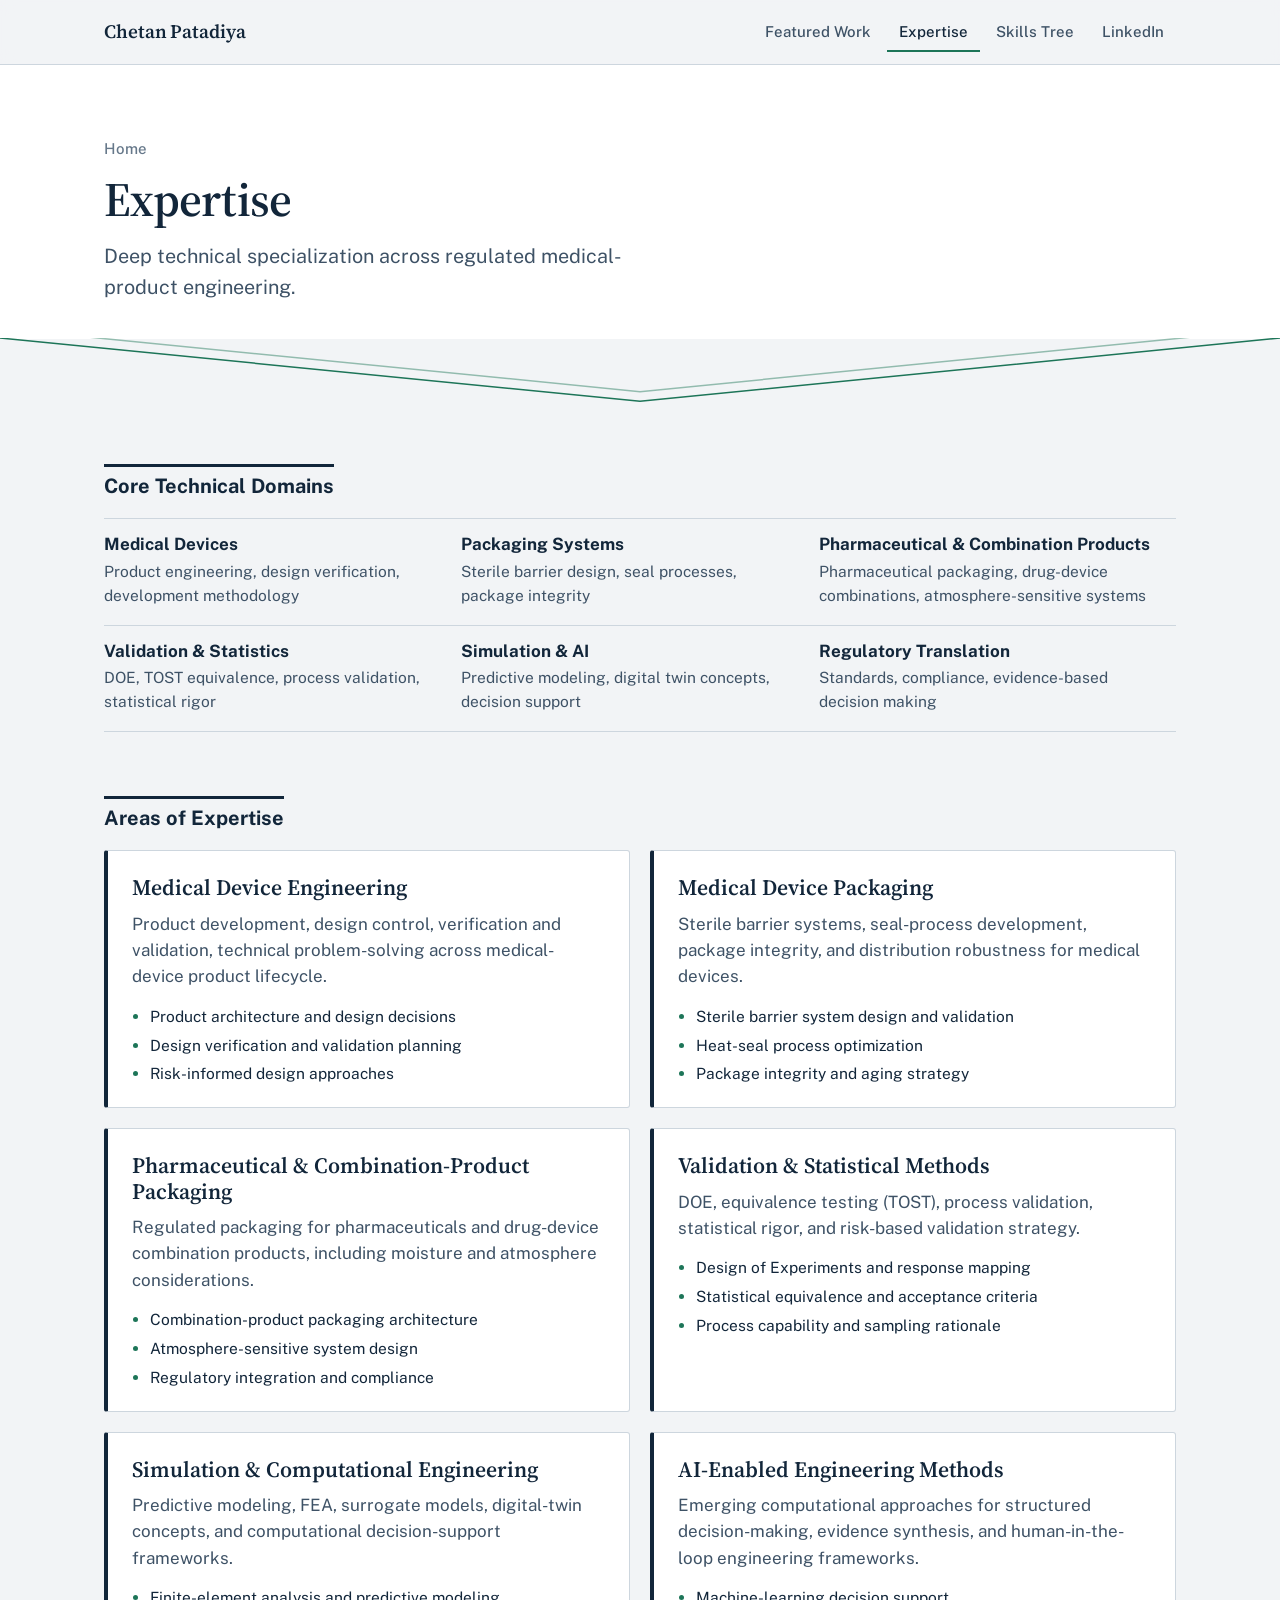
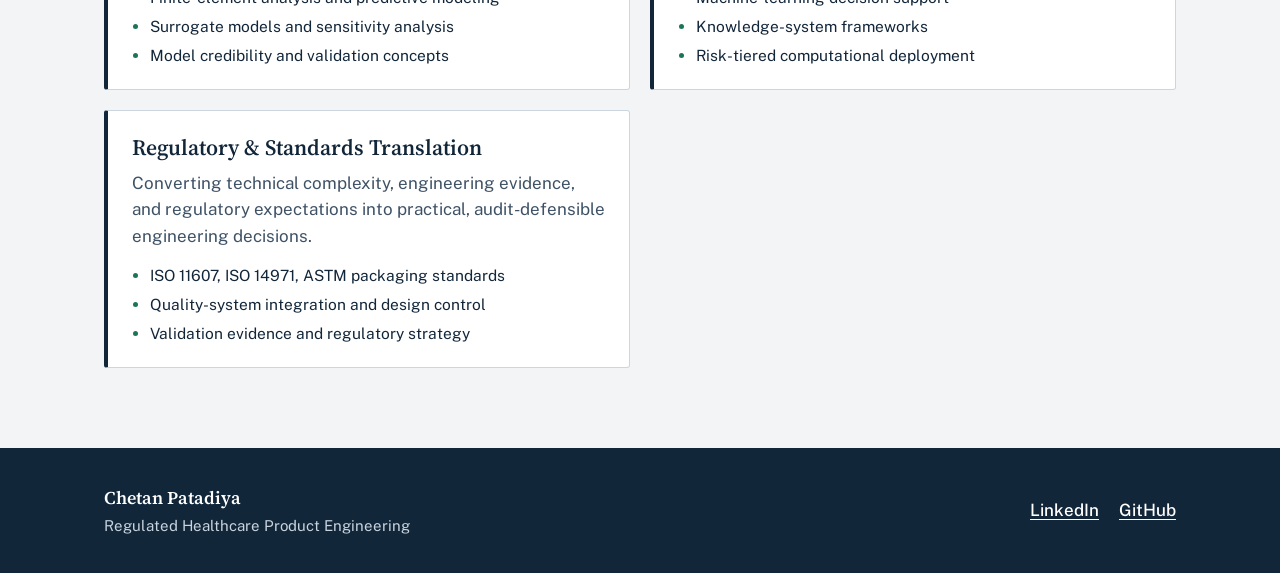
==== expertise/index.html @ 8f2006ea "Redesign site: new home layout and separate section pages - Home now opens with name, role (Regulate" ====
<!DOCTYPE html>
<html lang="en">
<head>
  <meta charset="UTF-8" />
  <meta name="viewport" content="width=device-width, initial-scale=1.0" />
  <meta name="description" content="Core technical domains and areas of expertise of Chetan Patadiya across regulated medical-product engineering." />
  <meta name="theme-color" content="#12263a" />
  <title>Expertise | Chetan Patadiya</title>
  <link rel="preload" href="/fonts/source-serif-4.woff2" as="font" type="font/woff2" crossorigin />
  <link rel="preload" href="/fonts/public-sans.woff2" as="font" type="font/woff2" crossorigin />
  <link rel="icon" href="data:image/svg+xml,%3Csvg xmlns='http://www.w3.org/2000/svg' viewBox='0 0 32 32'%3E%3Crect width='32' height='32' rx='3' fill='%2312263a'/%3E%3Cpath d='M4 9 L16 21 L28 9' fill='none' stroke='%239fdcc4' stroke-width='2.4'/%3E%3Cpath d='M4 14 L16 26 L28 14' fill='none' stroke='%23ffffff' stroke-width='1.4' stroke-opacity='.6'/%3E%3C/svg%3E" />
  <link rel="stylesheet" href="/css/site.css" />
</head>
<body>
  <a class="skip-link" href="#main">Skip to content</a>

  <header class="site-header">
    <div class="wrap">
      <a class="wordmark" href="/">Chetan Patadiya</a>
      <button class="nav-toggle" aria-label="Open menu" aria-expanded="false" aria-controls="site-menu">
        <span></span><span></span><span></span>
      </button>
      <nav class="nav-menu" id="site-menu" aria-label="Main">
        <a href="/work/">Featured Work</a>
        <a href="/expertise/" aria-current="page">Expertise</a>
        <a href="/skills.html">Skills Tree</a>
        <a href="https://www.linkedin.com/in/chetanpatadiya/" target="_blank" rel="noopener noreferrer">LinkedIn</a>
      </nav>
    </div>
  </header>

  <main id="main">
    <section class="band">
      <div class="wrap page-head">
        <p class="crumb"><a href="/">Home</a></p>
        <h1 class="page-title">Expertise</h1>
        <p class="page-intro">Deep technical specialization across regulated medical-product engineering.</p>
      </div>
    </section>
  <svg class="seal-edge to-paper" viewBox="0 0 1200 80" preserveAspectRatio="none" aria-hidden="true" focusable="false">
    <polygon class="fill" points="0,0 600,72 1200,0 1200,80 0,80"/>
    <polyline class="seal" points="0,0 600,72 1200,0"/>
    <polyline class="seal inner" points="0,-11 600,61 1200,-11"/>
  </svg>

    <div class="wrap page-body">
      <section class="section" aria-labelledby="domains-h">
        <h2 class="section-title" id="domains-h">Core Technical Domains</h2>
        <div class="domains-list">
        <div class="domain-item">
          <h3>Medical Devices</h3>
          <p>Product engineering, design verification, development methodology</p>
        </div>
        <div class="domain-item">
          <h3>Packaging Systems</h3>
          <p>Sterile barrier design, seal processes, package integrity</p>
        </div>
        <div class="domain-item">
          <h3>Pharmaceutical & Combination Products</h3>
          <p>Pharmaceutical packaging, drug-device combinations, atmosphere-sensitive systems</p>
        </div>
        <div class="domain-item">
          <h3>Validation & Statistics</h3>
          <p>DOE, TOST equivalence, process validation, statistical rigor</p>
        </div>
        <div class="domain-item">
          <h3>Simulation & AI</h3>
          <p>Predictive modeling, digital twin concepts, decision support</p>
        </div>
        <div class="domain-item">
          <h3>Regulatory Translation</h3>
          <p>Standards, compliance, evidence-based decision making</p>
        </div>
      </div>
      </section>

      <section class="section" aria-labelledby="areas-h">
        <h2 class="section-title" id="areas-h">Areas of Expertise</h2>
        <div class="grid-2">

        <div class="expertise-card">
          <h3>Medical Device Engineering</h3>
          <p>
            Product development, design control, verification and validation, 
            technical problem-solving across medical-device product lifecycle.
          </p>
          <ul>
            <li>Product architecture and design decisions</li>
            <li>Design verification and validation planning</li>
            <li>Risk-informed design approaches</li>
          </ul>
        </div>

        <div class="expertise-card">
          <h3>Medical Device Packaging</h3>
          <p>
            Sterile barrier systems, seal-process development, package integrity, 
            and distribution robustness for medical devices.
          </p>
          <ul>
            <li>Sterile barrier system design and validation</li>
            <li>Heat-seal process optimization</li>
            <li>Package integrity and aging strategy</li>
          </ul>
        </div>

        <div class="expertise-card">
          <h3>Pharmaceutical & Combination-Product Packaging</h3>
          <p>
            Regulated packaging for pharmaceuticals and drug-device combination 
            products, including moisture and atmosphere considerations.
          </p>
          <ul>
            <li>Combination-product packaging architecture</li>
            <li>Atmosphere-sensitive system design</li>
            <li>Regulatory integration and compliance</li>
          </ul>
        </div>

        <div class="expertise-card">
          <h3>Validation & Statistical Methods</h3>
          <p>
            DOE, equivalence testing (TOST), process validation, statistical 
            rigor, and risk-based validation strategy.
          </p>
          <ul>
            <li>Design of Experiments and response mapping</li>
            <li>Statistical equivalence and acceptance criteria</li>
            <li>Process capability and sampling rationale</li>
          </ul>
        </div>

        <div class="expertise-card">
          <h3>Simulation & Computational Engineering</h3>
          <p>
            Predictive modeling, FEA, surrogate models, digital-twin concepts, 
            and computational decision-support frameworks.
          </p>
          <ul>
            <li>Finite-element analysis and predictive modeling</li>
            <li>Surrogate models and sensitivity analysis</li>
            <li>Model credibility and validation concepts</li>
          </ul>
        </div>

        <div class="expertise-card">
          <h3>AI-Enabled Engineering Methods</h3>
          <p>
            Emerging computational approaches for structured decision-making, 
            evidence synthesis, and human-in-the-loop engineering frameworks.
          </p>
          <ul>
            <li>Machine-learning decision support</li>
            <li>Knowledge-system frameworks</li>
            <li>Risk-tiered computational deployment</li>
          </ul>
        </div>

        <div class="expertise-card">
          <h3>Regulatory & Standards Translation</h3>
          <p>
            Converting technical complexity, engineering evidence, and regulatory 
            expectations into practical, audit-defensible engineering decisions.
          </p>
          <ul>
            <li>ISO 11607, ISO 14971, ASTM packaging standards</li>
            <li>Quality-system integration and design control</li>
            <li>Validation evidence and regulatory strategy</li>
          </ul>
        </div>

      </div>
      </section>
    </div>
  </main>

  <footer class="site-footer">
    <div class="wrap">
      <p class="who">Chetan Patadiya<span>Regulated Healthcare Product Engineering</span></p>
      <nav aria-label="Elsewhere">
        <a href="https://www.linkedin.com/in/chetanpatadiya/" target="_blank" rel="noopener noreferrer">LinkedIn</a>
        <a href="https://github.com/chetanpatadiya" target="_blank" rel="noopener noreferrer">GitHub</a>
      </nav>
    </div>
  </footer>

  <script src="/js/navigation.js"></script>
</body>
</html>
---- css/site.css ----
/* =====================================================
   CHETAN PATADIYA — SITE STYLESHEET (2026 redesign)
   Paper-and-ink palette, one indicator-green accent.
   Signature element: the chevron peel-seal edge under each page header.
   css/styles.css is kept unchanged for any tool that still links it.
   ===================================================== */

@font-face {
  font-family: "Source Serif 4";
  src: url("../fonts/source-serif-4.woff2") format("woff2");
  font-weight: 200 900;
  font-style: normal;
  font-display: swap;
}
@font-face {
  font-family: "Public Sans";
  src: url("../fonts/public-sans.woff2") format("woff2");
  font-weight: 100 900;
  font-style: normal;
  font-display: swap;
}

:root {
  --ink: #12263a;
  --ink-2: #3e5266;
  --ink-3: #66788a;
  --paper: #f2f4f6;
  --surface: #ffffff;
  --rule: #cdd6de;
  --rule-strong: #9fb0bf;
  --accent: #1d7558;
  --accent-soft: #e4f1eb;

  --serif: "Source Serif 4", Georgia, "Times New Roman", serif;
  --sans: "Public Sans", "Segoe UI", system-ui, -apple-system, sans-serif;

  /* Hero hierarchy: name, then role, then statement, each a clear step smaller.
     For exact 2 pt steps instead, set
     --role-size: calc(var(--name-size) - 2pt) and
     --statement-size: calc(var(--role-size) - 2pt). */
  --name-size: clamp(2.625rem, 1.75rem + 3.4vw, 4.25rem);
  --role-size: clamp(1.375rem, 1.1rem + 1.05vw, 1.9375rem);
  --statement-size: clamp(1.125rem, 1.02rem + 0.45vw, 1.375rem);

  --wrap: 72rem;
  --gutter: clamp(1rem, 4vw, 2.5rem);
  --radius: 3px;
}

*, *::before, *::after { box-sizing: border-box; }
[hidden] { display: none !important; }

html { -webkit-text-size-adjust: 100%; scroll-padding-top: 5rem; }

body {
  margin: 0;
  background: var(--paper);
  color: var(--ink);
  font-family: var(--sans);
  font-size: 1.0625rem;
  line-height: 1.55;
}

h1, h2, h3 { margin: 0; line-height: 1.15; color: var(--ink); }
p { margin: 0; }
a { color: var(--accent); text-underline-offset: 0.18em; }
a:hover { color: var(--ink); }
:focus-visible { outline: 3px solid var(--accent); outline-offset: 3px; }

.wrap { max-width: var(--wrap); margin: 0 auto; padding-inline: var(--gutter); }

.visually-hidden { position: absolute !important; width: 1px; height: 1px; padding: 0; margin: -1px; overflow: hidden; clip: rect(0 0 0 0); white-space: nowrap; border: 0; }

.skip-link { position: absolute; left: 1rem; top: -4rem; z-index: 100; background: var(--surface); padding: 0.5rem 0.875rem; border: 1px solid var(--rule); }
.skip-link:focus { top: 1rem; }

/* ---- Site header & navigation -------------------------------------------- */

.site-header {
  position: sticky;
  top: 0;
  z-index: 50;
  background: color-mix(in srgb, var(--paper) 92%, transparent);
  backdrop-filter: blur(8px);
  border-bottom: 1px solid var(--rule);
}
.site-header .wrap {
  display: flex;
  align-items: center;
  justify-content: space-between;
  gap: 1rem;
  min-height: 4rem;
  position: relative;
}
.wordmark {
  font-family: var(--serif);
  font-weight: 600;
  font-size: 1.1875rem;
  color: var(--ink);
  text-decoration: none;
  letter-spacing: -0.005em;
}
.wordmark:hover { color: var(--accent); }

.nav-menu { display: flex; gap: 0.25rem; align-items: center; }
.nav-menu a {
  color: var(--ink-2);
  text-decoration: none;
  font-weight: 500;
  font-size: 0.9375rem;
  padding: 0.5rem 0.75rem;
  border-radius: var(--radius);
}
.nav-menu a:hover { color: var(--ink); background: var(--surface); }
.nav-menu a[aria-current="page"] { color: var(--ink); box-shadow: inset 0 -2px 0 var(--accent); border-radius: 0; }

.nav-toggle {
  display: none;
  flex-direction: column;
  gap: 5px;
  border: 1px solid var(--rule);
  background: var(--surface);
  padding: 0.625rem 0.5rem;
  border-radius: var(--radius);
  cursor: pointer;
  color: var(--ink);
}
.nav-toggle span { display: block; width: 22px; height: 2px; background: currentColor; transition: transform 150ms ease, opacity 150ms ease; }
.nav-toggle.active span:nth-child(1) { transform: translateY(7px) rotate(45deg); }
.nav-toggle.active span:nth-child(2) { opacity: 0; }
.nav-toggle.active span:nth-child(3) { transform: translateY(-7px) rotate(-45deg); }

@media (max-width: 47.99rem) {
  .nav-toggle { display: flex; }
  .nav-menu {
    display: none;
    position: absolute;
    top: 100%;
    left: 0;
    right: 0;
    flex-direction: column;
    align-items: stretch;
    background: var(--surface);
    border-bottom: 1px solid var(--rule);
    padding: 0.5rem var(--gutter) 1rem;
  }
  .nav-menu.active { display: flex; }
  .nav-menu a { padding: 0.875rem 0.25rem; border-bottom: 1px solid var(--rule); border-radius: 0; font-size: 1rem; }
  .nav-menu a:last-child { border-bottom: 0; }
  .nav-menu a[aria-current="page"] { box-shadow: inset 3px 0 0 var(--accent); padding-left: 0.75rem; }
}

/* ---- Chevron peel-seal edge -------------------------------------------- */

.seal-edge {
  display: block;
  width: 100%;
  height: clamp(28px, 5.5vw, 76px);
  margin-top: -1px;
}
.seal-edge .fill { fill: var(--surface); }
.seal-edge .seal { fill: none; stroke: var(--accent); stroke-width: 1.5; vector-effect: non-scaling-stroke; }
.seal-edge .seal.inner { stroke-opacity: 0.45; }
.seal-edge.to-paper .fill { fill: var(--paper); }

/* ---- Home: hero ------------------------------------------------------------- */

.hero { padding-block: clamp(3.5rem, 8vw, 6.5rem) clamp(2rem, 4vw, 3rem); }
.hero-name {
  font-family: var(--serif);
  font-weight: 600;
  font-size: var(--name-size);
  line-height: 1.05;
  letter-spacing: -0.015em;
  font-variation-settings: "opsz" 60;
}
.hero-role {
  margin-top: 0.55rem;
  font-family: var(--sans);
  font-weight: 600;
  font-size: var(--role-size);
  line-height: 1.15;
  letter-spacing: -0.01em;
  color: var(--accent);
}
.hero-statement {
  margin-top: 1.25rem;
  max-width: 34em;
  font-family: var(--sans);
  font-weight: 400;
  font-size: var(--statement-size);
  line-height: 1.5;
  color: var(--ink-2);
  text-wrap: pretty;
}

/* ---- Home: professional positioning ---------------------------------------- */

.band { background: var(--surface); }
.band-paper { background: var(--paper); }

.positioning {
  display: grid;
  gap: 1.25rem 3rem;
  padding-block: clamp(2.5rem, 6vw, 4.5rem);
}
@media (min-width: 56rem) {
  .positioning { grid-template-columns: 15rem minmax(0, 1fr); }
}
.positioning h2 {
  font-family: var(--sans);
  font-size: 1.0625rem;
  font-weight: 700;
  color: var(--ink);
  padding-top: 0.45rem;
  border-top: 3px solid var(--ink);
  align-self: start;
  max-width: 15rem;
}
.positioning .prose { max-width: 40rem; }
.positioning .prose p {
  font-family: var(--serif);
  font-size: clamp(1.125rem, 1.05rem + 0.3vw, 1.3125rem);
  line-height: 1.68;
  color: var(--ink);
  font-variation-settings: "opsz" 18;
  text-wrap: pretty;
}
.positioning .prose p + p { margin-top: 1.1em; }

/* ---- Home: three doors -------------------------------------------------------- */

.doors {
  display: grid;
  gap: 1rem;
  padding-block: clamp(2.5rem, 6vw, 4.5rem) clamp(3rem, 7vw, 5.5rem);
}
@media (min-width: 52rem) {
  .doors { grid-template-columns: repeat(3, minmax(0, 1fr)); gap: 1.25rem; }
}
.door {
  display: flex;
  flex-direction: column;
  min-height: 13.5rem;
  padding: 1.75rem 1.75rem 1.5rem;
  background: var(--ink);
  border-radius: var(--radius);
  color: var(--surface);
  text-decoration: none;
  position: relative;
  transition: background-color 160ms ease;
}
.door::after {
  content: "";
  position: absolute;
  left: 1.75rem;
  right: 1.75rem;
  bottom: 3.6rem;
  height: 1px;
  background: rgba(255, 255, 255, 0.18);
}
.door:hover, .door:focus-visible { background: var(--accent); color: var(--surface); }
.door:focus-visible { outline-color: var(--ink); }
.door-title {
  font-family: var(--serif);
  font-weight: 600;
  font-size: clamp(1.625rem, 1.3rem + 1vw, 2.125rem);
  letter-spacing: -0.01em;
  line-height: 1.1;
  font-variation-settings: "opsz" 36;
}
.door-text { margin-top: 0.75rem; color: #c9d4de; font-size: 1rem; line-height: 1.5; }
.door:hover .door-text, .door:focus-visible .door-text { color: #e8f3ee; }
.door-meta {
  margin-top: auto;
  padding-top: 2.25rem;
  font-size: 0.9375rem;
  font-weight: 600;
}
.door-meta .go { color: #9fdcc4; }
.door:hover .door-meta .go, .door:focus-visible .door-meta .go { color: var(--surface); }

/* ---- Inner page header ---------------------------------------------------------- */

.page-head { padding-block: clamp(2.75rem, 6vw, 4.5rem) clamp(1.5rem, 3vw, 2.25rem); }
.page-head .crumb { font-size: 0.9375rem; font-weight: 500; }
.page-head .crumb a { color: var(--ink-3); text-decoration: none; }
.page-head .crumb a:hover { color: var(--accent); text-decoration: underline; }
.page-title {
  margin-top: 0.75rem;
  font-family: var(--serif);
  font-weight: 600;
  font-size: clamp(2rem, 1.5rem + 2vw, 3rem);
  letter-spacing: -0.015em;
  font-variation-settings: "opsz" 48;
}
.page-intro { margin-top: 0.875rem; max-width: 42rem; font-size: clamp(1.0625rem, 1rem + 0.3vw, 1.25rem); color: var(--ink-2); text-wrap: pretty; }

.page-body { padding-block: clamp(2rem, 5vw, 3.5rem) clamp(3rem, 7vw, 5rem); }
.section-title { font-family: var(--sans); font-size: 1.25rem; font-weight: 700; margin-bottom: 1.25rem; padding-top: 0.5rem; border-top: 3px solid var(--ink); display: inline-block; }
.section + .section { margin-top: clamp(2.5rem, 6vw, 4rem); }

/* ---- Featured work: tool cards (markup kept from the original site) --------------- */

.featured-tools-container {
  display: grid;
  gap: 1.25rem;
  grid-template-columns: repeat(auto-fill, minmax(min(100%, 19rem), 1fr));
}
.project-card {
  display: flex;
  flex-direction: column;
  background: var(--surface);
  border: 1px solid var(--rule);
  border-radius: var(--radius);
  overflow: hidden;
}
.project-card-image {
  display: flex;
  align-items: center;
  justify-content: flex-start;
  padding: 1.25rem 1.5rem 0;
  color: var(--ink);
}
.project-card-image svg, .svg-placeholder { width: 56px; height: 56px; opacity: 0.85; }
.project-card-content { display: flex; flex-direction: column; flex: 1; padding: 0.75rem 1.5rem 1.5rem; }
.project-category { display: none; }
.project-card-title { font-family: var(--sans); font-size: 1.3125rem; font-weight: 700; letter-spacing: -0.01em; line-height: 1.2; }
.project-card-status { display: flex; flex-wrap: wrap; gap: 0.375rem; margin-top: 0.625rem; }
.badge {
  display: inline-block;
  font-size: 0.75rem;
  font-weight: 600;
  letter-spacing: 0.02em;
  padding: 0.125rem 0.5rem;
  border-radius: 2px;
  border: 1px solid var(--rule-strong);
  color: var(--ink-2);
  background: transparent;
}
.badge-teal { border-color: var(--accent); color: var(--accent); background: var(--accent-soft); }
.badge-amber { border-color: #a46a12; color: #7a4e0a; background: #fbf1dd; }
.badge-primary { border-color: var(--ink); color: var(--ink); }
.project-card-description { margin-top: 0.875rem; color: var(--ink-2); font-size: 0.96875rem; line-height: 1.55; }
.project-card-footer { margin-top: auto; padding-top: 1.25rem; }

.button {
  display: inline-flex;
  align-items: center;
  gap: 0.375rem;
  font-family: var(--sans);
  font-weight: 600;
  font-size: 0.9375rem;
  padding: 0.625rem 1rem;
  border-radius: var(--radius);
  border: 1px solid var(--ink);
  text-decoration: none;
  cursor: pointer;
}
.button-primary { background: var(--ink); color: var(--surface); }
.button-primary:hover { background: var(--accent); border-color: var(--accent); color: var(--surface); }
.button-secondary, .button-ghost { background: transparent; color: var(--ink); }
.button-secondary:hover, .button-ghost:hover { border-color: var(--accent); color: var(--accent); }
.button-small { padding: 0.5rem 0.875rem; font-size: 0.875rem; }

/* ---- Expertise page ---------------------------------------------------------------------- */

.domains-list {
  display: grid;
  grid-template-columns: repeat(auto-fill, minmax(min(100%, 17rem), 1fr));
  gap: 0;
  border-top: 1px solid var(--rule);
}
.domain-item { padding: 1rem 1.25rem 1.125rem 0; border-bottom: 1px solid var(--rule); }
.domain-item h3 { font-family: var(--sans); font-size: 1.0625rem; font-weight: 700; }
.domain-item p { margin-top: 0.25rem; color: var(--ink-2); font-size: 0.96875rem; }

.grid-2 { display: grid; gap: 1.25rem; grid-template-columns: repeat(auto-fill, minmax(min(100%, 22rem), 1fr)); }
.expertise-card {
  background: var(--surface);
  border: 1px solid var(--rule);
  border-left: 4px solid var(--ink);
  border-radius: var(--radius);
  padding: 1.5rem 1.5rem 1.375rem;
}
.expertise-card h3 { font-family: var(--serif); font-size: 1.375rem; font-weight: 600; font-variation-settings: "opsz" 28; }
.expertise-card p { margin-top: 0.625rem; color: var(--ink-2); }
.expertise-card ul { margin: 0.875rem 0 0; padding-left: 1.125rem; }
.expertise-card li { margin-top: 0.3rem; color: var(--ink); font-size: 0.96875rem; }
.expertise-card li::marker { color: var(--accent); }

/* ---- Skills page (markup kept) ---------------------------------------------------------- */

.skills-main { padding-block: clamp(2rem, 5vw, 3.5rem) clamp(3rem, 7vw, 5rem); }
.skills-nav { display: flex; flex-wrap: wrap; gap: 0.5rem; margin-top: 1.25rem; }
.skills-nav a { font-size: 0.9375rem; font-weight: 600; padding: 0.4rem 0.75rem; border: 1px solid var(--rule-strong); border-radius: var(--radius); text-decoration: none; color: var(--ink); background: var(--surface); }
.skills-nav a:hover { border-color: var(--accent); color: var(--accent); }

.summary-card { background: var(--surface); border: 1px solid var(--rule); border-radius: var(--radius); padding: clamp(1.25rem, 3vw, 2rem); margin-bottom: 1.25rem; }
.summary-card h2 { font-family: var(--sans); font-size: 1.25rem; font-weight: 700; }
.summary-card p { margin-top: 0.75rem; font-family: var(--serif); font-size: 1.1875rem; line-height: 1.65; max-width: 44rem; font-variation-settings: "opsz" 18; }
.legend { display: flex; flex-wrap: wrap; gap: 0.5rem; margin-top: 1.25rem; }
.legend span { font-size: 0.8125rem; font-weight: 600; padding: 0.25rem 0.625rem; border: 1px solid var(--rule); border-radius: 2px; color: var(--ink-2); border-left-width: 4px; }
.legend span:nth-child(1) { border-left-color: var(--accent); }
.legend span:nth-child(2) { border-left-color: #2b7a8c; }
.legend span:nth-child(3) { border-left-color: var(--ink); }
.legend span:nth-child(4) { border-left-color: #6a4c93; }
.legend span:nth-child(5) { border-left-color: #a46a12; }
.legend span:nth-child(6) { border-left-color: #a33b3b; }

.tree { background: var(--surface); border: 1px solid var(--rule); border-radius: var(--radius); padding: clamp(1rem, 3vw, 1.75rem); margin-bottom: 1.25rem; }
.tree ul { list-style: none; margin: 0; padding: 0; }
.tree li { margin: 0; }
/* Level 2: the branches, laid out in columns under the root */
.tree > ul > li > ul {
  display: grid;
  gap: 1.5rem 1.25rem;
  grid-template-columns: repeat(auto-fill, minmax(min(100%, 19rem), 1fr));
  margin-top: 1.25rem;
  padding-top: 1.25rem;
  border-top: 1.5px solid var(--rule-strong);
}
/* Level 3: sub-skills indented on a rail under each branch */
.tree > ul > li > ul > li > ul {
  display: grid;
  gap: 0.5rem;
  margin: 0.5rem 0 0 0.75rem;
  padding-left: 1rem;
  border-left: 1.5px solid var(--rule-strong);
}
.tree > ul > li > ul > li > ul > li { position: relative; }
.tree > ul > li > ul > li > ul > li::before {
  content: "";
  position: absolute;
  left: -1rem;
  top: 1.15rem;
  width: 0.75rem;
  border-top: 1.5px solid var(--rule-strong);
}
.node { display: block; text-align: left; background: var(--paper); border: 1px solid var(--rule); border-radius: var(--radius); padding: 0.625rem 0.875rem 0.7rem; }
.node h3 { font-family: var(--sans); font-size: 0.96875rem; font-weight: 700; margin-bottom: 0.2rem; }
.node p { font-size: 0.875rem; color: var(--ink-2); line-height: 1.4; }
.node.root { background: var(--ink); border-color: var(--ink); padding: 1rem 1.25rem; }
.node.root h3 { font-family: var(--serif); font-size: 1.375rem; font-weight: 600; font-variation-settings: "opsz" 28; }
.node.root p { font-size: 0.96875rem; }
.node.root h3, .node.root p { color: var(--surface); }
.node.packaging, .node.validation, .node.simulation, .node.regulatory, .node.leadership { background: var(--surface); border-top-width: 4px; }
.node.packaging { border-top-color: var(--accent); }
.node.validation { border-top-color: var(--ink); }
.node.simulation { border-top-color: #6a4c93; }
.node.regulatory { border-top-color: #a46a12; }
.node.leadership { border-top-color: #a33b3b; }

.details-grid { display: grid; gap: 1.25rem; grid-template-columns: repeat(auto-fill, minmax(min(100%, 15rem), 1fr)); margin-top: 2.5rem; }
.detail-card { background: var(--surface); border: 1px solid var(--rule); border-top: 4px solid var(--ink); border-radius: var(--radius); padding: 1.25rem 1.375rem; }
.detail-card h2 { font-family: var(--sans); font-size: 1.125rem; font-weight: 700; }
.detail-card ul { margin: 0.75rem 0 0; padding-left: 1.125rem; }
.detail-card li { margin-top: 0.3rem; color: var(--ink-2); font-size: 0.9375rem; }
.detail-card li::marker { color: var(--accent); }
.skills-footer { margin-top: 2.5rem; color: var(--ink-3); }

/* ---- Footer ------------------------------------------------------------------------------ */

.site-footer { background: var(--ink); color: #c9d4de; }
.site-footer .wrap { display: flex; flex-wrap: wrap; justify-content: space-between; gap: 1rem 2rem; padding-block: 2.25rem; }
.site-footer .who { font-family: var(--serif); font-size: 1.125rem; color: var(--surface); font-weight: 600; }
.site-footer .who span { display: block; font-family: var(--sans); font-size: 0.9375rem; font-weight: 400; color: #c9d4de; margin-top: 0.125rem; }
.site-footer nav { display: flex; gap: 1.25rem; flex-wrap: wrap; align-items: center; }
.site-footer a { color: var(--surface); font-weight: 500; }
.site-footer a:hover { color: #9fdcc4; }

@media (prefers-reduced-motion: reduce) {
  * { transition: none !important; }
}

@media print {
  .site-header, .nav-toggle, .seal-edge { display: none; }
  body { background: #fff; }
}
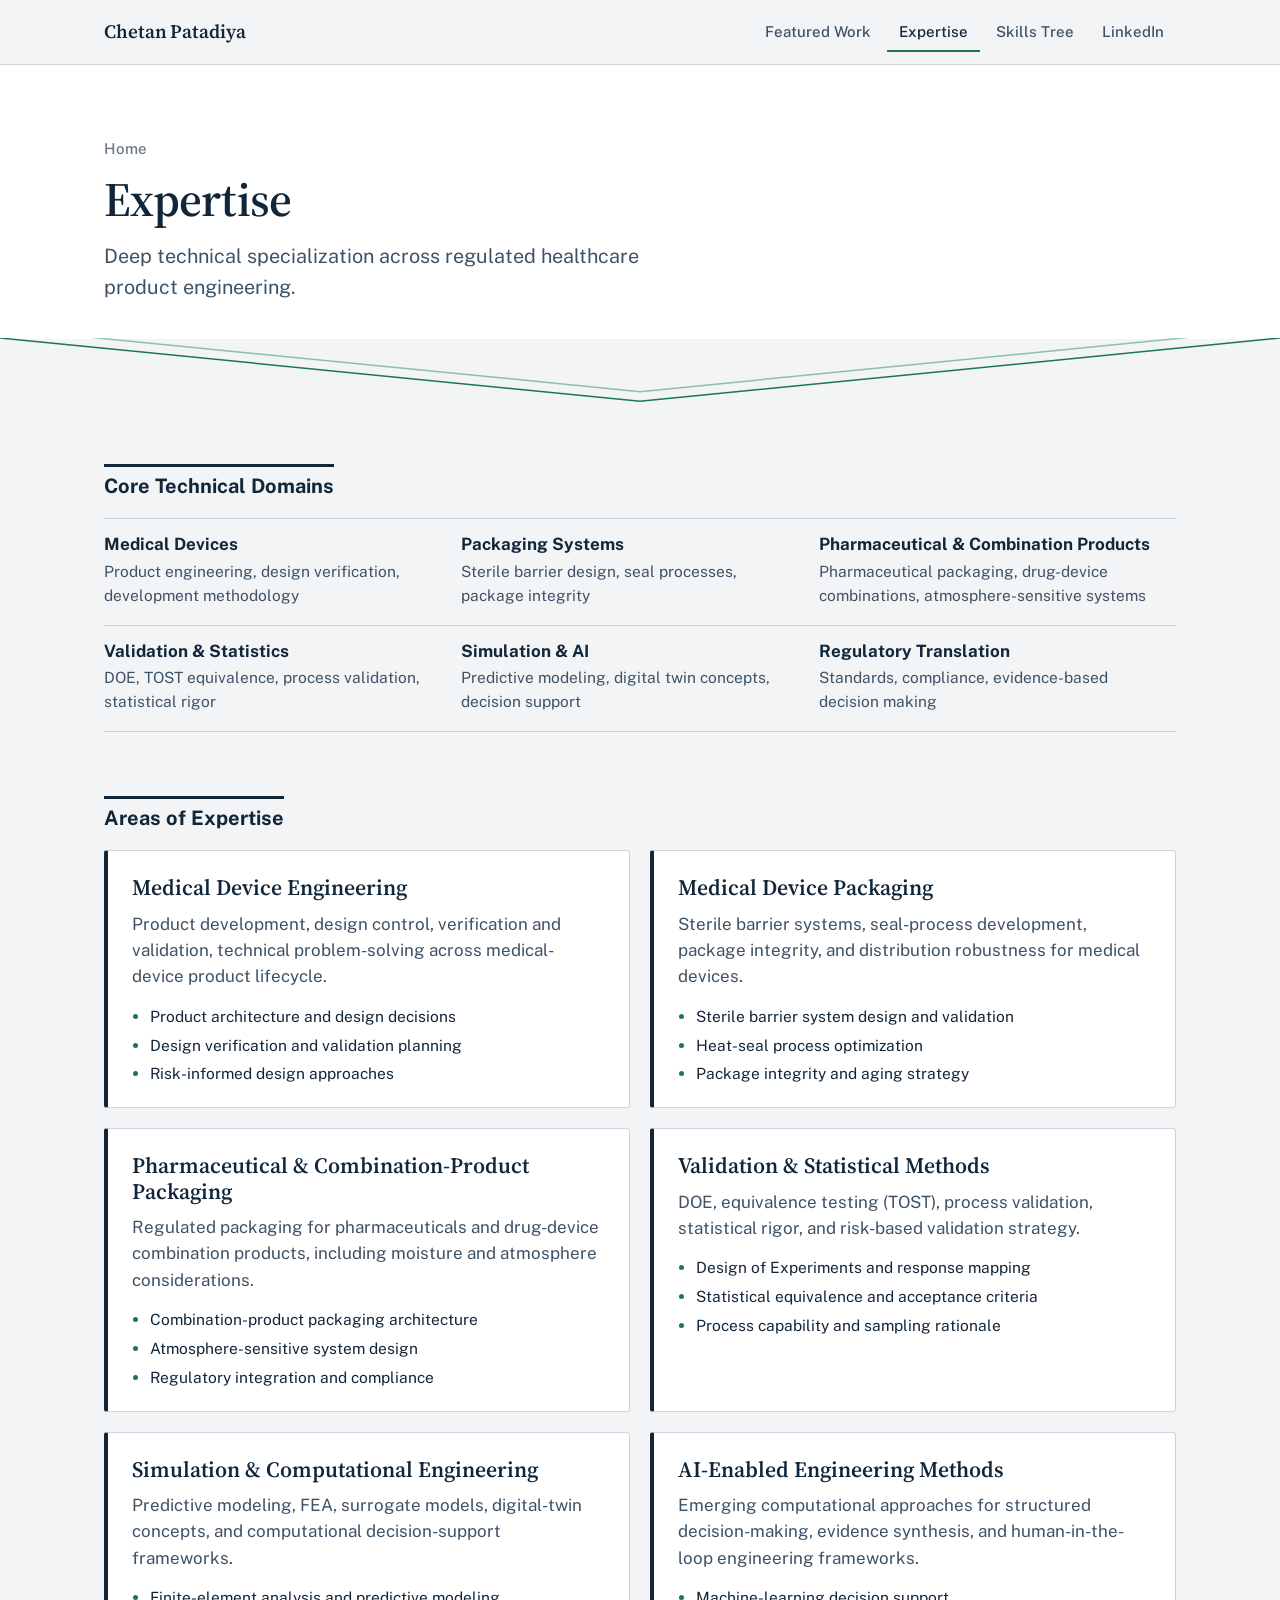
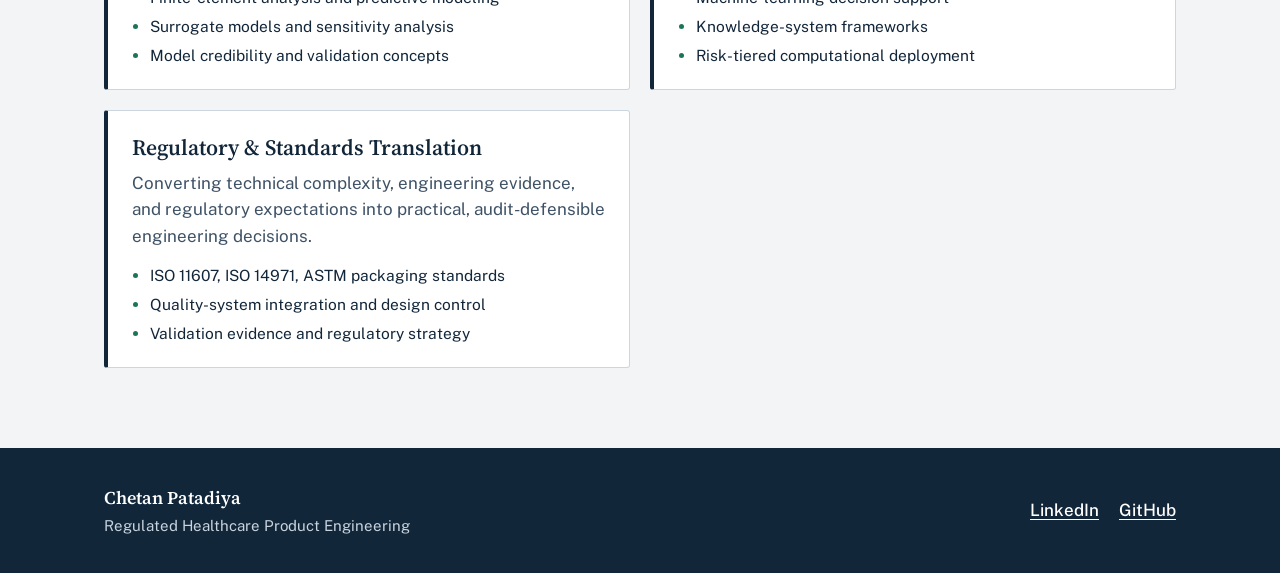
==== commit 5f8f59e2: "Say "Regulated Healthcare Product Engineering" on Expertise and Skills Tree Matches the home page wo" ====
--- a/expertise/index.html
+++ b/expertise/index.html
@@ -3,7 +3,7 @@
 <head>
   <meta charset="UTF-8" />
   <meta name="viewport" content="width=device-width, initial-scale=1.0" />
-  <meta name="description" content="Core technical domains and areas of expertise of Chetan Patadiya across regulated medical-product engineering." />
+  <meta name="description" content="Core technical domains and areas of expertise of Chetan Patadiya across regulated healthcare product engineering." />
   <meta name="theme-color" content="#12263a" />
   <title>Expertise | Chetan Patadiya</title>
   <link rel="preload" href="/fonts/source-serif-4.woff2" as="font" type="font/woff2" crossorigin />
@@ -34,7 +34,7 @@
       <div class="wrap page-head">
         <p class="crumb"><a href="/">Home</a></p>
         <h1 class="page-title">Expertise</h1>
-        <p class="page-intro">Deep technical specialization across regulated medical-product engineering.</p>
+        <p class="page-intro">Deep technical specialization across regulated healthcare product engineering.</p>
       </div>
     </section>
   <svg class="seal-edge to-paper" viewBox="0 0 1200 80" preserveAspectRatio="none" aria-hidden="true" focusable="false">
